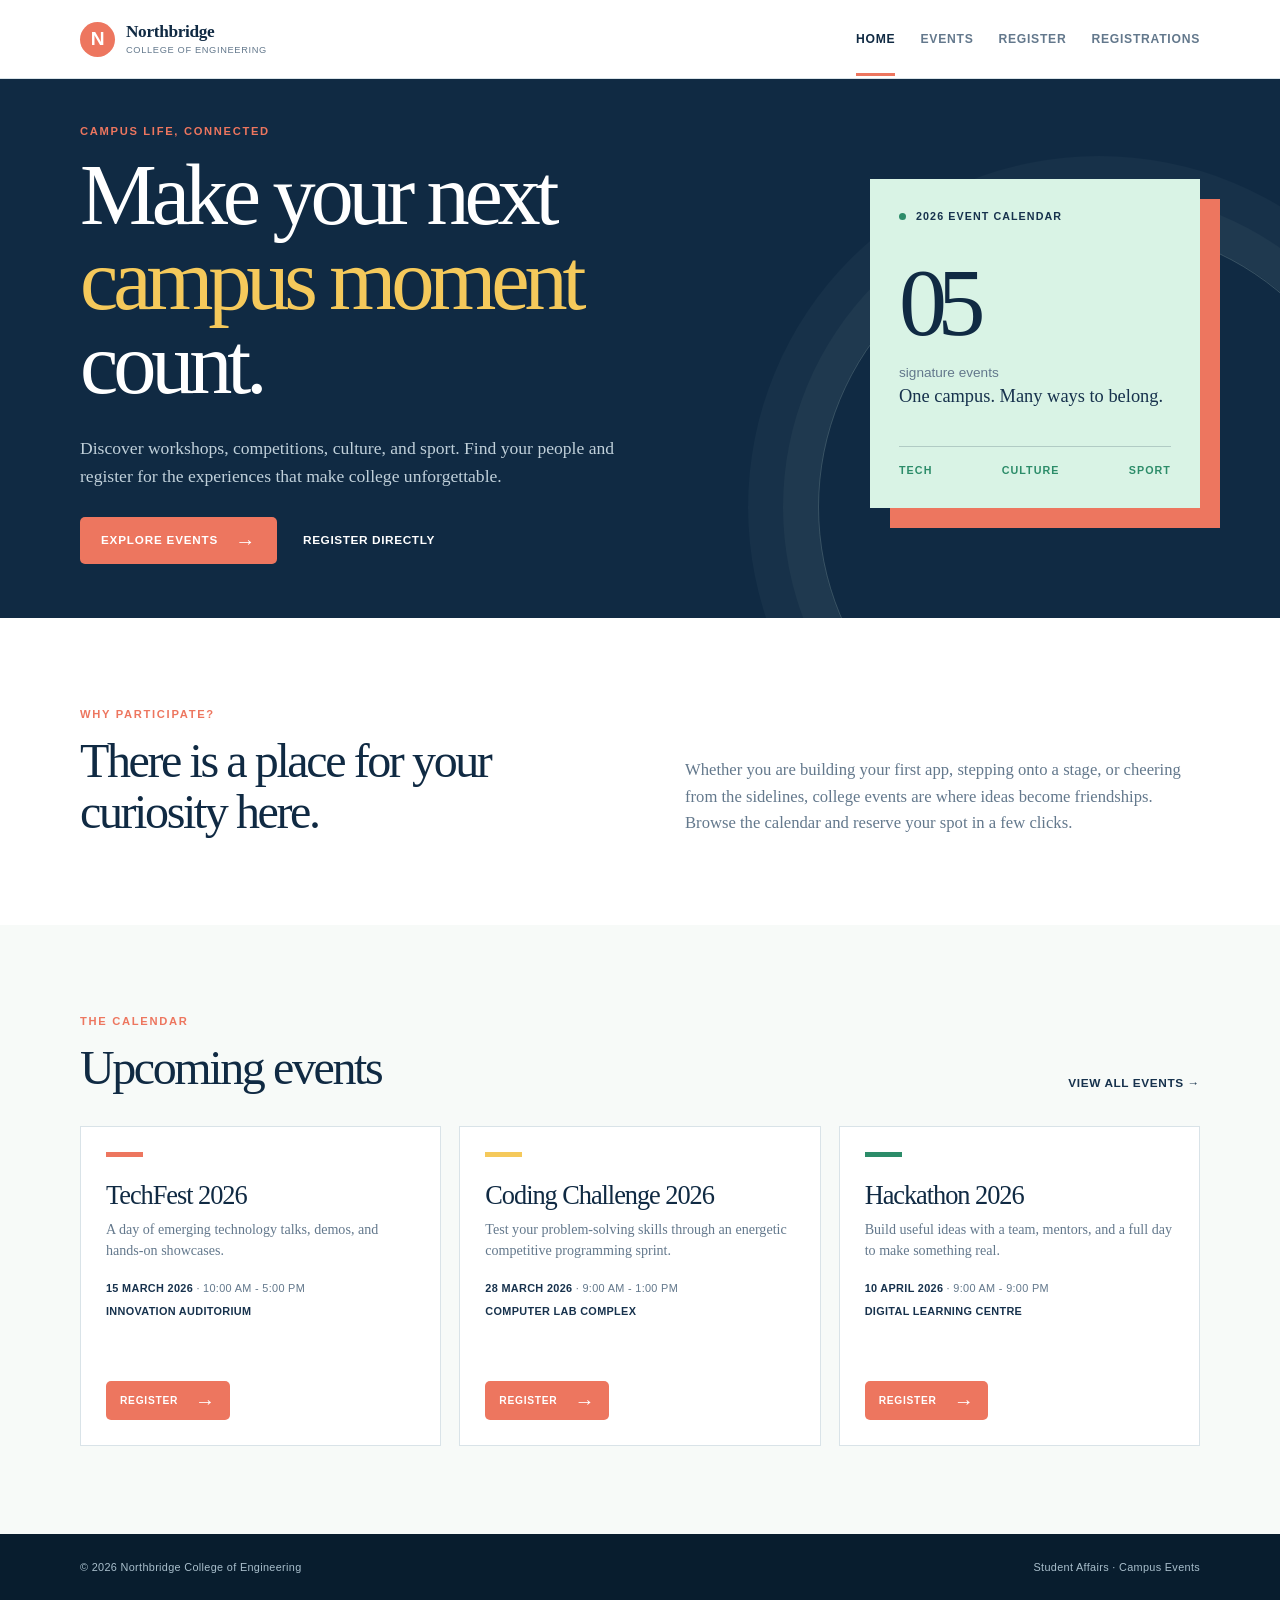
==== index.html @ a2375cfb "Create college event registration system" ====
<!DOCTYPE html>
<html lang="en">
<head>
  <meta charset="UTF-8">
  <meta name="viewport" content="width=device-width, initial-scale=1.0">
  <meta name="description" content="Register for exciting college events at Northbridge College of Engineering.">
  <title>Northbridge College | Event Registration</title>
  <link rel="stylesheet" href="css/style.css">
</head>
<body>
  <header class="site-header">
    <div class="container nav-wrap">
      <a class="brand" href="index.html"><span class="brand-mark">N</span><span>Northbridge <small>College of Engineering</small></span></a>
      <nav class="site-nav" aria-label="Main navigation">
        <a class="active" href="index.html">Home</a>
        <a href="events.html">Events</a>
        <a href="register.html">Register</a>
        <a href="registrations.html">Registrations</a>
      </nav>
    </div>
  </header>

  <main>
    <section class="hero">
      <div class="container hero-grid">
        <div class="hero-copy">
          <p class="eyebrow">Campus life, connected</p>
          <h1>Make your next <em>campus moment</em> count.</h1>
          <p class="hero-text">Discover workshops, competitions, culture, and sport. Find your people and register for the experiences that make college unforgettable.</p>
          <div class="hero-actions"><a class="button button-primary" href="events.html">Explore events <span>→</span></a><a class="text-link" href="register.html">Register directly</a></div>
        </div>
        <div class="hero-card" aria-label="Event highlights">
          <div class="hero-card-top"><span class="status-dot"></span> 2026 event calendar</div>
          <div class="hero-number">05</div>
          <p>signature events<br><strong>One campus. Many ways to belong.</strong></p>
          <div class="hero-card-foot"><span>Tech</span><span>Culture</span><span>Sport</span></div>
        </div>
      </div>
    </section>

    <section class="intro section-pad">
      <div class="container intro-grid"><div><p class="eyebrow">Why participate?</p><h2>There is a place for your curiosity here.</h2></div><p>Whether you are building your first app, stepping onto a stage, or cheering from the sidelines, college events are where ideas become friendships. Browse the calendar and reserve your spot in a few clicks.</p></div>
    </section>

    <section class="section-pad events-section">
      <div class="container"><div class="section-heading"><div><p class="eyebrow">The calendar</p><h2>Upcoming events</h2></div><a class="text-link" href="events.html">View all events →</a></div><div id="featured-events" class="event-grid"></div></div>
    </section>
  </main>

  <footer class="site-footer"><div class="container footer-wrap"><p>© 2026 Northbridge College of Engineering</p><p>Student Affairs · Campus Events</p></div></footer>
  <script src="js/events.js"></script>
</body>
</html>
---- css/style.css ----
:root {
  --navy: #102a43;
  --navy-deep: #081d2e;
  --ink: #17324d;
  --muted: #63788c;
  --line: #d9e3e8;
  --paper: #f7faf8;
  --white: #ffffff;
  --mint: #d9f3e5;
  --mint-deep: #2c8c69;
  --coral: #ed765f;
  --coral-dark: #c75443;
  --yellow: #f5c95b;
  --shadow: 0 16px 45px rgba(16, 42, 67, .09);
  --radius: 10px;
}
* { box-sizing: border-box; }
html { scroll-behavior: smooth; }
body { margin: 0; color: var(--ink); background: var(--paper); font-family: Georgia, 'Times New Roman', serif; line-height: 1.6; }
a { color: inherit; text-decoration: none; }
.container { width: min(1120px, calc(100% - 40px)); margin: 0 auto; }
.site-header { background: var(--white); border-bottom: 1px solid var(--line); }
.nav-wrap, .footer-wrap { display: flex; align-items: center; justify-content: space-between; gap: 24px; }
.nav-wrap { min-height: 78px; }
.brand { display: flex; align-items: center; gap: 11px; color: var(--navy); font-size: 1.08rem; font-weight: bold; letter-spacing: -.02em; line-height: 1.1; }
.brand small { display: block; margin-top: 4px; color: var(--muted); font-family: Arial, sans-serif; font-size: .58rem; font-weight: normal; letter-spacing: .07em; text-transform: uppercase; }
.brand-mark { display: grid; place-items: center; width: 35px; height: 35px; color: var(--white); background: var(--coral); border-radius: 50%; font-family: Arial, sans-serif; font-size: 1.2rem; }
.site-nav { display: flex; align-items: center; gap: 25px; font-family: Arial, sans-serif; font-size: .76rem; font-weight: bold; letter-spacing: .06em; text-transform: uppercase; }
.site-nav a { padding: 28px 0 24px; color: var(--muted); border-bottom: 3px solid transparent; }
.site-nav a:hover, .site-nav a.active { color: var(--navy); border-bottom-color: var(--coral); }
.hero { position: relative; overflow: hidden; color: var(--white); background: var(--navy); }
.hero::after { position: absolute; right: -100px; bottom: -170px; width: 560px; height: 560px; content: ''; border: 1px solid rgba(217, 243, 229, .2); border-radius: 50%; box-shadow: 0 0 0 35px rgba(217, 243, 229, .04), 0 0 0 70px rgba(217, 243, 229, .03); }
.hero-grid { position: relative; z-index: 1; display: grid; grid-template-columns: 1.15fr .85fr; gap: 90px; align-items: center; min-height: 510px; padding-top: 44px; padding-bottom: 54px; }
.eyebrow { margin: 0 0 12px; color: var(--coral); font-family: Arial, sans-serif; font-size: .7rem; font-weight: bold; letter-spacing: .15em; text-transform: uppercase; }
.hero h1, .page-banner h1 { max-width: 650px; margin: 0; font-size: clamp(3rem, 7vw, 5.4rem); font-weight: normal; letter-spacing: -.06em; line-height: .98; }
.hero h1 em { color: var(--yellow); font-style: normal; }
.hero-text { max-width: 540px; margin: 27px 0; color: #c0d0da; font-size: 1.1rem; }
.hero-actions { display: flex; align-items: center; gap: 26px; }
.button { display: inline-flex; align-items: center; justify-content: center; gap: 17px; min-height: 47px; padding: 0 21px; border: 0; border-radius: 5px; font-family: Arial, sans-serif; font-size: .73rem; font-weight: bold; letter-spacing: .07em; text-transform: uppercase; cursor: pointer; transition: transform .2s, background .2s; }
.button:hover { transform: translateY(-2px); }
.button-primary { color: var(--white); background: var(--coral); }
.button-primary:hover { background: var(--coral-dark); }
.button span { font-size: 1.25rem; font-weight: normal; line-height: 0; }
.button-full { width: 100%; margin-top: 12px; }
.text-link { color: inherit; font-family: Arial, sans-serif; font-size: .74rem; font-weight: bold; letter-spacing: .05em; text-transform: uppercase; }
.text-link:hover { color: var(--coral); }
.hero-card { justify-self: end; width: min(100%, 330px); padding: 29px; color: var(--ink); background: var(--mint); box-shadow: 20px 20px 0 var(--coral); }
.hero-card-top, .hero-card-foot { font-family: Arial, sans-serif; font-size: .67rem; font-weight: bold; letter-spacing: .1em; text-transform: uppercase; }
.status-dot { display: inline-block; width: 7px; height: 7px; margin-right: 6px; background: var(--mint-deep); border-radius: 50%; }
.hero-number { margin: 35px 0 0; color: var(--navy); font-size: 6rem; line-height: .9; letter-spacing: -.1em; }
.hero-card p { margin: 14px 0 35px; color: var(--muted); font-family: Arial, sans-serif; font-size: .85rem; line-height: 1.8; }
.hero-card strong { color: var(--ink); font-family: Georgia, serif; font-size: 1.15rem; font-weight: normal; line-height: 1.2; }
.hero-card-foot { display: flex; justify-content: space-between; padding-top: 15px; border-top: 1px solid rgba(16, 42, 67, .2); color: var(--mint-deep); }
.section-pad { padding: 88px 0; }
.intro { background: var(--white); }
.intro-grid { display: grid; grid-template-columns: 1fr 1fr; gap: 90px; align-items: end; }
h2 { margin: 0; color: var(--navy); font-size: clamp(2rem, 4vw, 3rem); font-weight: normal; letter-spacing: -.05em; line-height: 1.05; }
.intro-grid > p { margin: 0; color: var(--muted); font-size: 1.04rem; }
.section-heading { display: flex; align-items: end; justify-content: space-between; margin-bottom: 33px; }
.event-grid { display: grid; grid-template-columns: repeat(3, 1fr); gap: 18px; }
.event-card { display: flex; flex-direction: column; min-height: 320px; padding: 25px; background: var(--white); border: 1px solid var(--line); transition: transform .2s, box-shadow .2s; }
.event-card:hover { transform: translateY(-4px); box-shadow: var(--shadow); }
.event-card:nth-child(2) .event-accent { background: var(--yellow); }.event-card:nth-child(3) .event-accent { background: var(--mint-deep); }
.event-accent { width: 37px; height: 5px; margin-bottom: 25px; background: var(--coral); }
.event-card h3 { margin: 0 0 9px; color: var(--navy); font-size: 1.65rem; font-weight: normal; letter-spacing: -.04em; line-height: 1.05; }
.event-card p { margin: 0; color: var(--muted); font-size: .88rem; line-height: 1.5; }
.event-meta { display: grid; gap: 5px; margin: 19px 0; color: var(--ink); font-family: Arial, sans-serif; font-size: .68rem; font-weight: bold; letter-spacing: .03em; text-transform: uppercase; }
.event-meta span { color: var(--muted); font-weight: normal; text-transform: none; }
.event-card .button { align-self: flex-start; margin-top: auto; min-height: 39px; padding: 0 14px; font-size: .64rem; }
.events-section { background: var(--paper); }
.page-banner { padding: 86px 0 78px; color: var(--white); background: var(--navy); }.page-banner.compact { padding: 63px 0 56px; }.page-banner h1 { font-size: clamp(2.7rem, 6vw, 4.6rem); }.page-banner p:not(.eyebrow) { max-width: 560px; margin: 18px 0 0; color: #c0d0da; font-size: 1.05rem; }
.event-grid-wide { grid-template-columns: repeat(2, 1fr); }.event-grid-wide .event-card { min-height: 330px; }
.form-layout { display: grid; grid-template-columns: .75fr 1.25fr; gap: 90px; align-items: start; }.form-intro h2 { margin-bottom: 20px; }.form-intro > p:not(.eyebrow) { color: var(--muted); font-size: .98rem; }.mini-note { display: flex; gap: 13px; margin-top: 35px; padding: 17px; color: var(--muted); background: var(--mint); font-family: Arial, sans-serif; font-size: .76rem; line-height: 1.5; }.mini-note strong { color: var(--mint-deep); text-transform: uppercase; }
.registration-form { padding: 34px; background: var(--white); border: 1px solid var(--line); box-shadow: var(--shadow); }.form-row { display: grid; grid-template-columns: 1fr 1fr; gap: 18px; }.field { margin-bottom: 18px; }.field label { display: block; margin-bottom: 7px; color: var(--ink); font-family: Arial, sans-serif; font-size: .7rem; font-weight: bold; letter-spacing: .06em; text-transform: uppercase; }.field input, .field select, .search-box input { width: 100%; height: 47px; padding: 0 13px; color: var(--ink); background: var(--paper); border: 1px solid var(--line); border-radius: 4px; font: inherit; font-size: .9rem; outline: 0; }.field input:focus, .field select:focus, .search-box:focus-within { border-color: var(--mint-deep); box-shadow: 0 0 0 3px rgba(44, 140, 105, .12); }.field input.invalid, .field select.invalid { border-color: var(--coral); }.error-text { display: block; min-height: 17px; margin-top: 3px; color: var(--coral-dark); font-family: Arial, sans-serif; font-size: .7rem; }.form-message { display: none; margin-bottom: 22px; padding: 12px 15px; font-family: Arial, sans-serif; font-size: .8rem; }.form-message.success { display: block; color: #206c50; background: var(--mint); }.form-message.error { display: block; color: var(--coral-dark); background: #fff0ed; }
.stats-bar { display: flex; align-items: center; justify-content: space-between; padding: 25px 28px; background: var(--navy); color: var(--white); }.stat-label { display: block; margin-bottom: 4px; color: #a9bfcc; font-family: Arial, sans-serif; font-size: .68rem; letter-spacing: .1em; text-transform: uppercase; }.stats-bar strong { color: var(--yellow); font-size: 2.8rem; font-weight: normal; line-height: 1; }.toolbar { display: flex; align-items: center; justify-content: space-between; gap: 20px; margin: 35px 0 20px; }.search-box { display: flex; align-items: center; width: min(100%, 490px); background: var(--white); border: 1px solid var(--line); }.search-box span { padding-left: 14px; color: var(--muted); font-family: Arial, sans-serif; font-size: 1.3rem; }.search-box input { height: 45px; border: 0; background: transparent; }.result-count { color: var(--muted); font-family: Arial, sans-serif; font-size: .75rem; }.registrations-list { display: grid; gap: 10px; }.registration-item { display: grid; grid-template-columns: 1.1fr 1fr 1fr auto; gap: 22px; align-items: center; padding: 20px 23px; background: var(--white); border: 1px solid var(--line); }.registration-item h3 { margin: 0 0 3px; color: var(--navy); font-size: 1.12rem; font-weight: normal; }.registration-item p, .registration-item small { display: block; margin: 0; color: var(--muted); font-family: Arial, sans-serif; font-size: .7rem; }.registration-item small { color: var(--ink); font-weight: bold; text-transform: uppercase; }.delete-button { padding: 8px; color: var(--coral-dark); background: transparent; border: 0; font-family: Arial, sans-serif; font-size: .68rem; font-weight: bold; letter-spacing: .05em; text-transform: uppercase; cursor: pointer; }.delete-button:hover { color: var(--navy); }.empty-state { padding: 54px 20px; color: var(--muted); text-align: center; background: var(--white); border: 1px dashed var(--line); }.empty-state h3 { margin: 0 0 7px; color: var(--navy); font-size: 1.35rem; font-weight: normal; }
.site-footer { padding: 25px 0; color: #a9bfcc; background: var(--navy-deep); font-family: Arial, sans-serif; font-size: .68rem; letter-spacing: .03em; }.site-footer p { margin: 0; }
@media (max-width: 800px) { .hero-grid, .intro-grid, .form-layout { grid-template-columns: 1fr; gap: 42px; }.hero-grid { min-height: auto; padding-top: 85px; padding-bottom: 90px; }.hero-card { justify-self: start; }.event-grid, .event-grid-wide { grid-template-columns: repeat(2, 1fr); }.form-layout { gap: 35px; }.registration-item { grid-template-columns: 1fr 1fr; }.delete-button { justify-self: start; padding-left: 0; }.nav-wrap { align-items: flex-start; flex-direction: column; padding: 15px 0 0; }.site-nav { width: 100%; justify-content: space-between; gap: 10px; }.site-nav a { padding: 10px 0 14px; font-size: .65rem; } }
@media (max-width: 520px) { .container { width: min(100% - 28px, 1120px); }.hero h1 { font-size: 3.25rem; }.hero-text { font-size: 1rem; }.hero-actions { align-items: flex-start; flex-direction: column; gap: 18px; }.section-pad { padding: 60px 0; }.section-heading { align-items: flex-start; flex-direction: column; gap: 15px; }.event-grid, .event-grid-wide, .form-row { grid-template-columns: 1fr; }.registration-form { padding: 22px 18px; }.page-banner { padding: 62px 0 52px; }.stats-bar, .toolbar, .footer-wrap { align-items: flex-start; flex-direction: column; }.toolbar { gap: 12px; }.search-box { width: 100%; }.registration-item { grid-template-columns: 1fr; gap: 10px; }.registration-item .delete-button { justify-self: end; }.footer-wrap { gap: 8px; } }
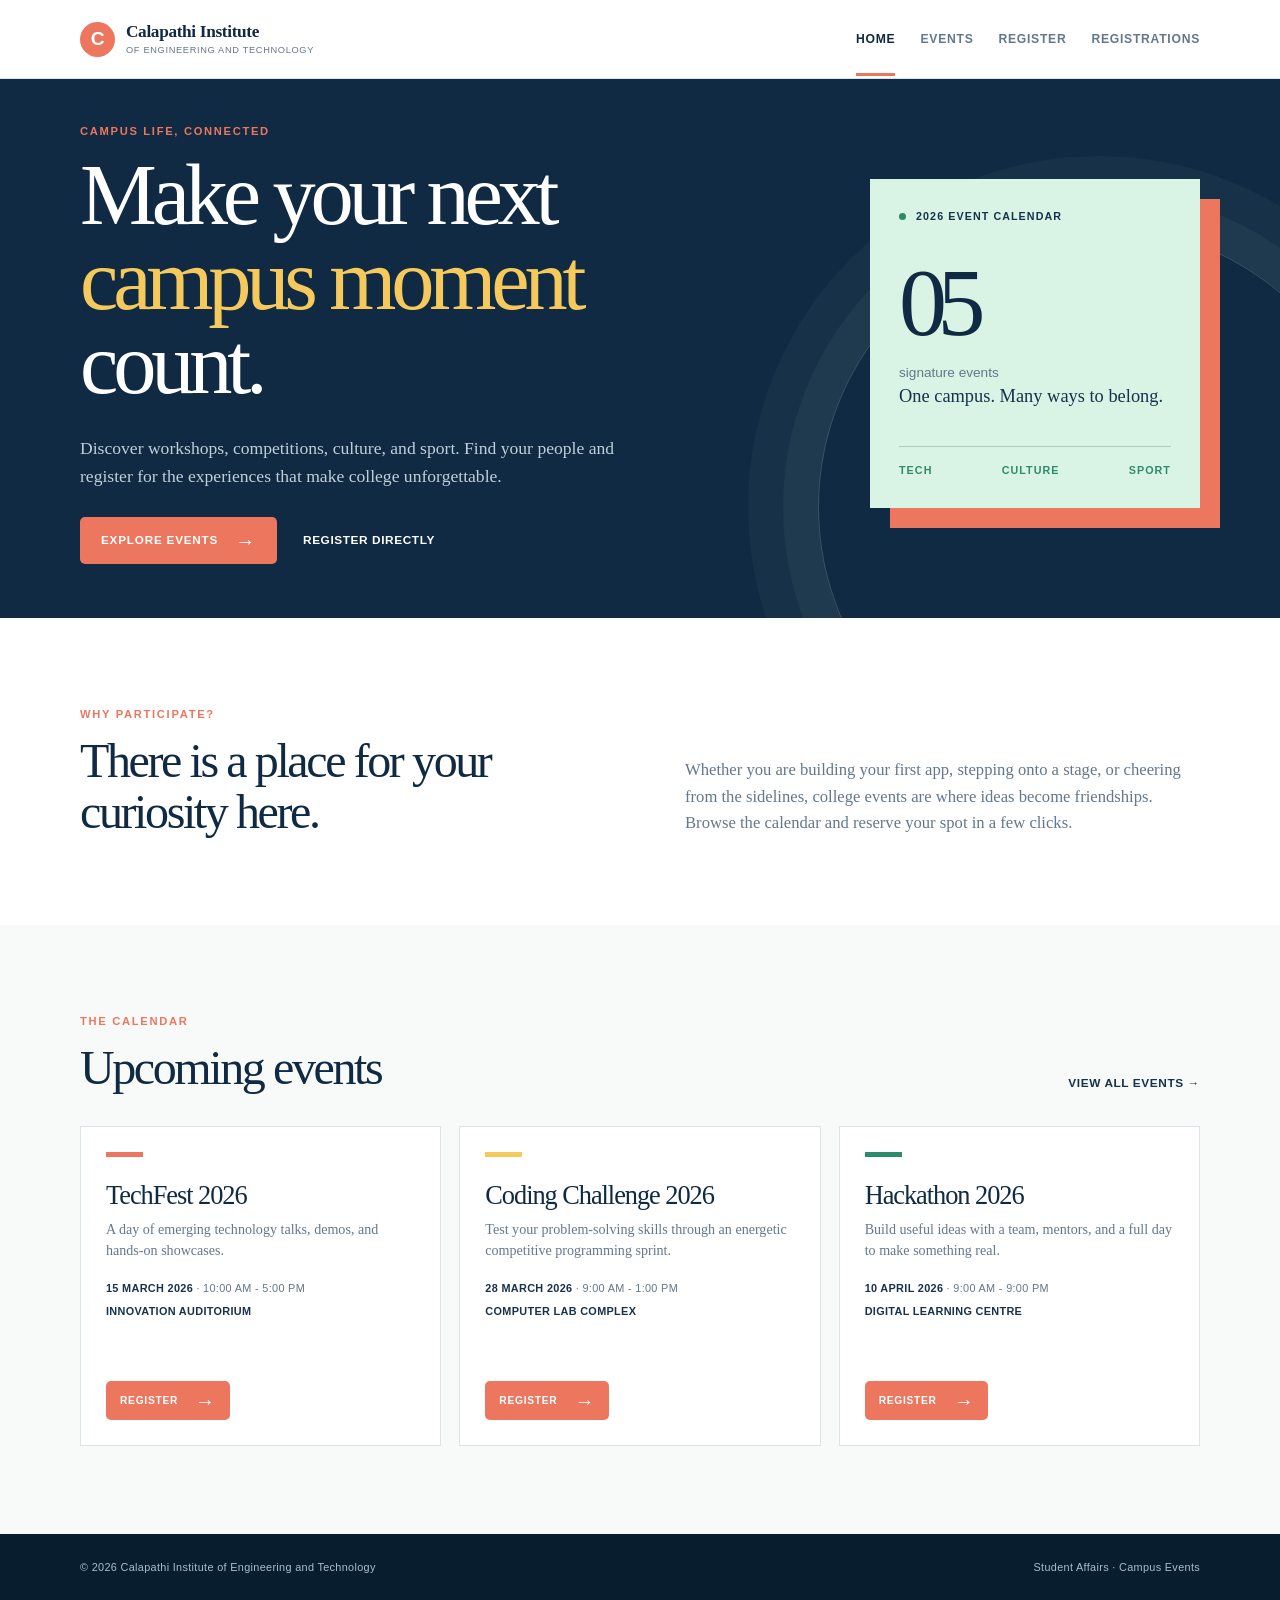
==== commit 7b43df2a: "Update college name to Calapathi Institute" ====
--- a/index.html
+++ b/index.html
@@ -3,14 +3,14 @@
 <head>
   <meta charset="UTF-8">
   <meta name="viewport" content="width=device-width, initial-scale=1.0">
-  <meta name="description" content="Register for exciting college events at Northbridge College of Engineering.">
-  <title>Northbridge College | Event Registration</title>
+  <meta name="description" content="Register for exciting college events at Calapathi Institute of Engineering and Technology.">
+  <title>Calapathi Institute of Engineering and Technology | Event Registration</title>
   <link rel="stylesheet" href="css/style.css">
 </head>
 <body>
   <header class="site-header">
     <div class="container nav-wrap">
-      <a class="brand" href="index.html"><span class="brand-mark">N</span><span>Northbridge <small>College of Engineering</small></span></a>
+      <a class="brand" href="index.html"><span class="brand-mark">C</span><span>Calapathi Institute <small>of Engineering and Technology</small></span></a>
       <nav class="site-nav" aria-label="Main navigation">
         <a class="active" href="index.html">Home</a>
         <a href="events.html">Events</a>
@@ -47,7 +47,7 @@
     </section>
   </main>
 
-  <footer class="site-footer"><div class="container footer-wrap"><p>© 2026 Northbridge College of Engineering</p><p>Student Affairs · Campus Events</p></div></footer>
+  <footer class="site-footer"><div class="container footer-wrap"><p>© 2026 Calapathi Institute of Engineering and Technology</p><p>Student Affairs · Campus Events</p></div></footer>
   <script src="js/events.js"></script>
 </body>
 </html>
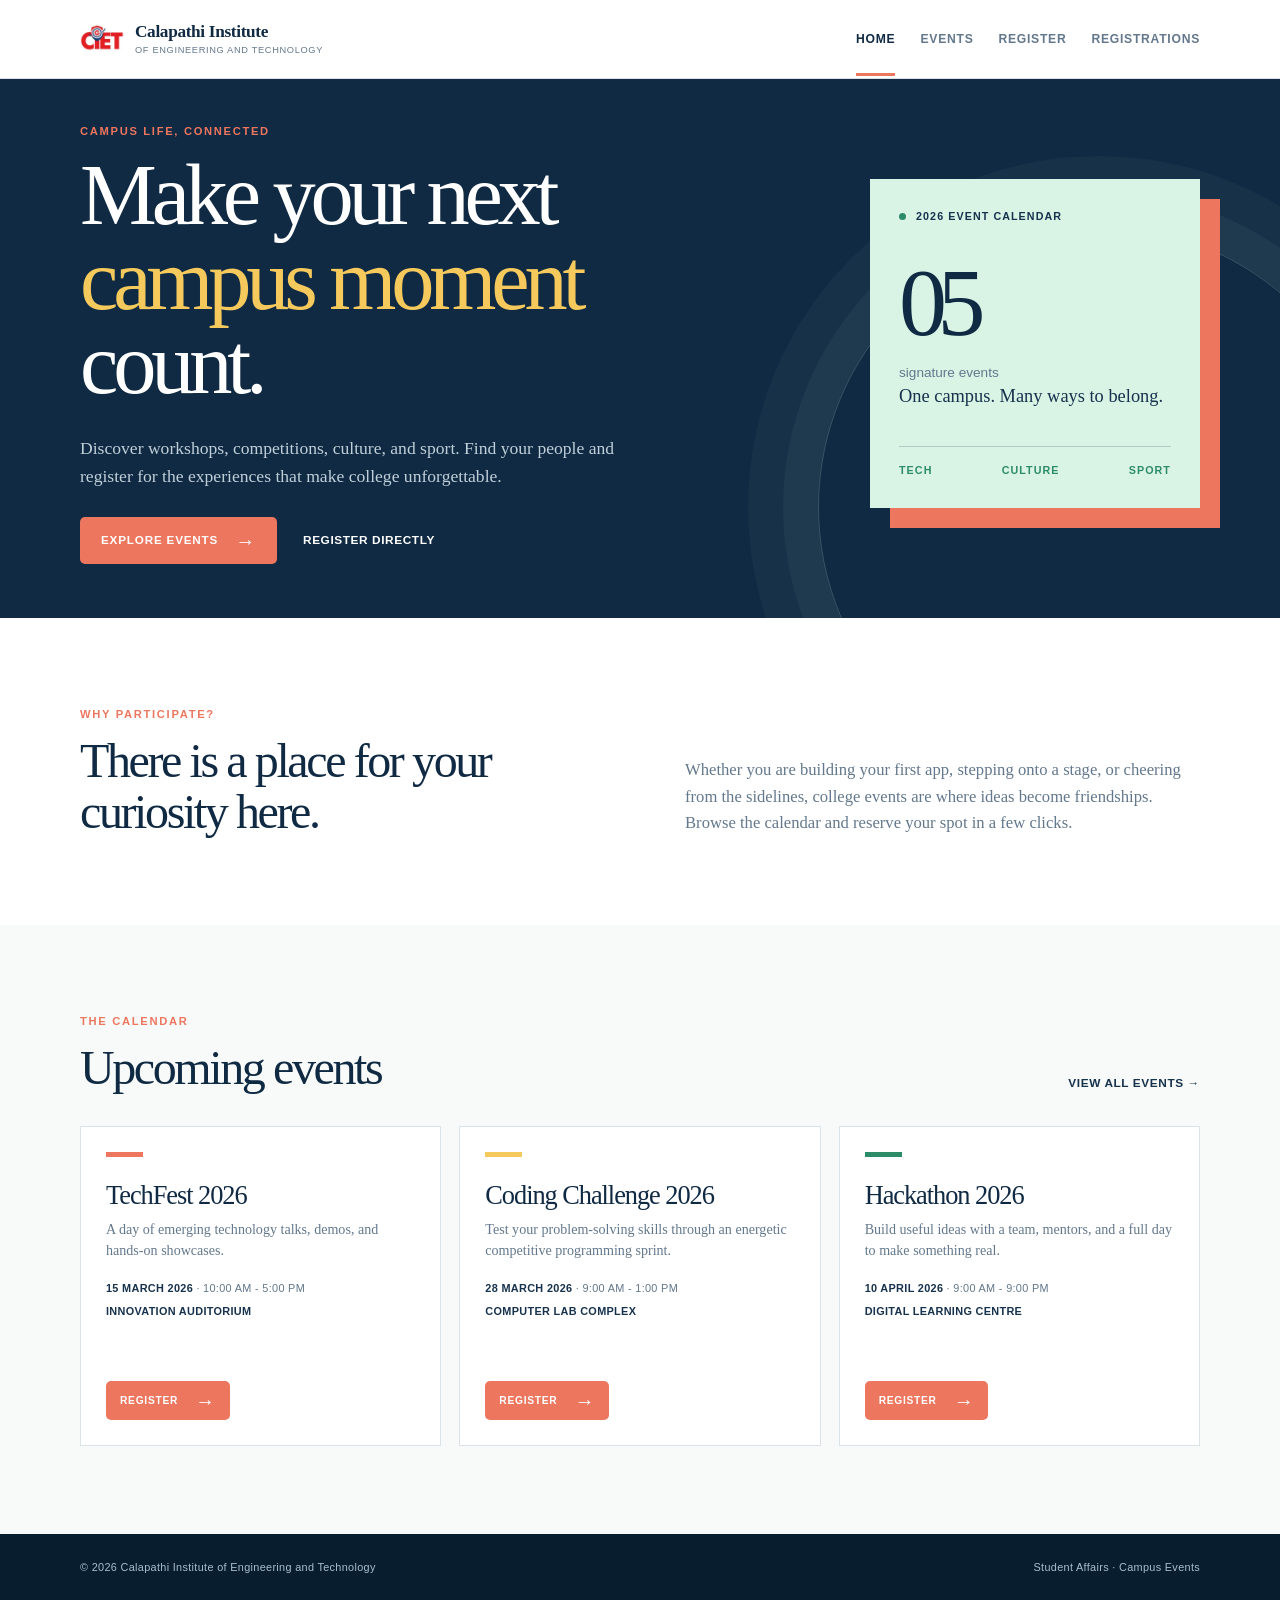
==== commit 336da685: "Add CIET institute logo" ====
--- a/index.html
+++ b/index.html
@@ -10,7 +10,7 @@
 <body>
   <header class="site-header">
     <div class="container nav-wrap">
-      <a class="brand" href="index.html"><span class="brand-mark">C</span><span>Calapathi Institute <small>of Engineering and Technology</small></span></a>
+      <a class="brand" href="index.html"><img class="brand-logo" src="images/ciet-logo.png" alt="Calapathi Institute of Engineering and Technology logo"><span>Calapathi Institute <small>of Engineering and Technology</small></span></a>
       <nav class="site-nav" aria-label="Main navigation">
         <a class="active" href="index.html">Home</a>
         <a href="events.html">Events</a>
--- a/css/style.css
+++ b/css/style.css
@@ -24,7 +24,7 @@
 .nav-wrap { min-height: 78px; }
 .brand { display: flex; align-items: center; gap: 11px; color: var(--navy); font-size: 1.08rem; font-weight: bold; letter-spacing: -.02em; line-height: 1.1; }
 .brand small { display: block; margin-top: 4px; color: var(--muted); font-family: Arial, sans-serif; font-size: .58rem; font-weight: normal; letter-spacing: .07em; text-transform: uppercase; }
-.brand-mark { display: grid; place-items: center; width: 35px; height: 35px; color: var(--white); background: var(--coral); border-radius: 50%; font-family: Arial, sans-serif; font-size: 1.2rem; }
+.brand-logo { width: 44px; height: 44px; object-fit: contain; flex: 0 0 44px; }
 .site-nav { display: flex; align-items: center; gap: 25px; font-family: Arial, sans-serif; font-size: .76rem; font-weight: bold; letter-spacing: .06em; text-transform: uppercase; }
 .site-nav a { padding: 28px 0 24px; color: var(--muted); border-bottom: 3px solid transparent; }
 .site-nav a:hover, .site-nav a.active { color: var(--navy); border-bottom-color: var(--coral); }
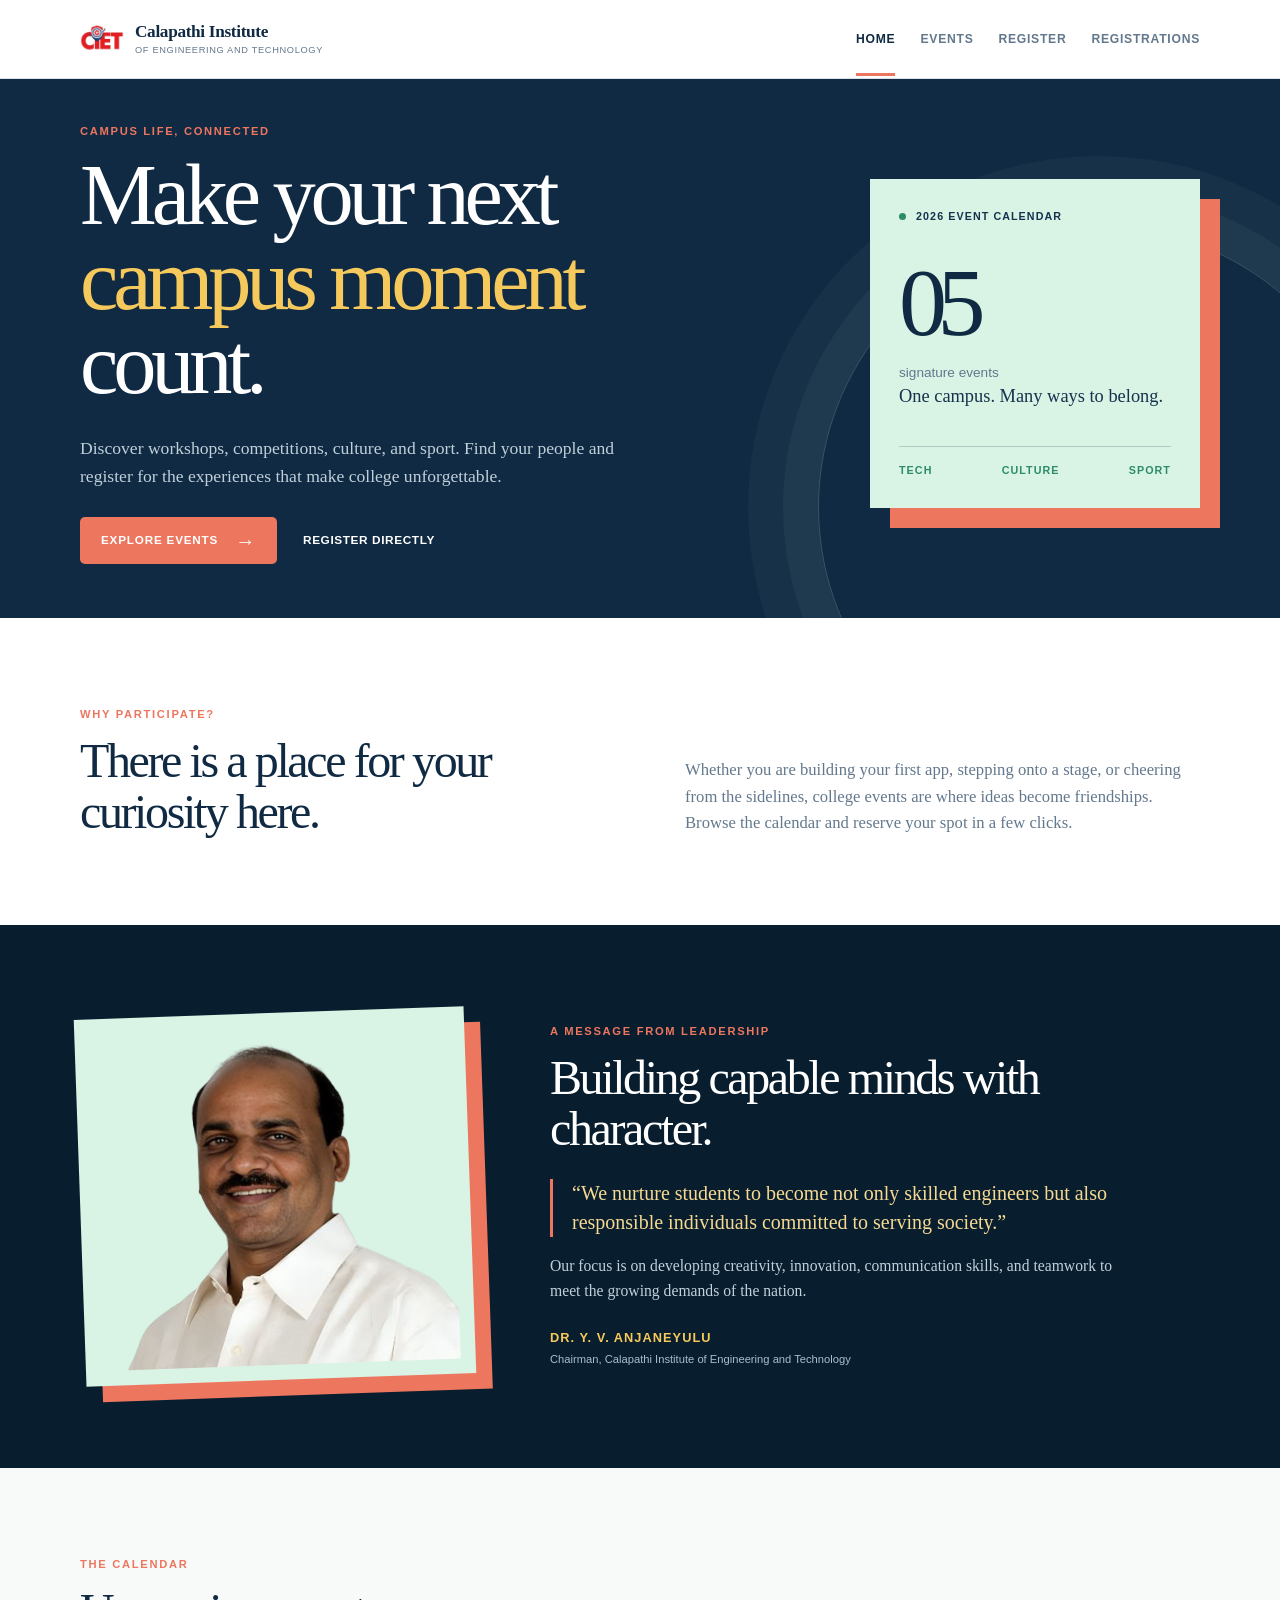
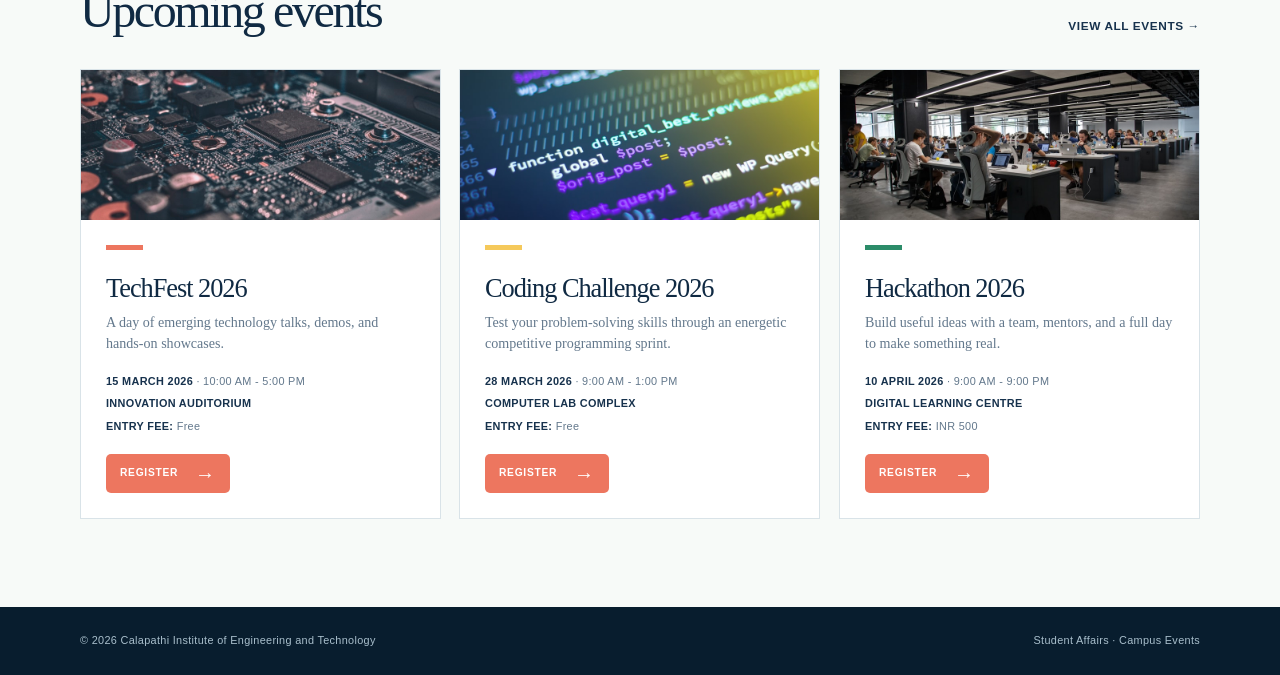
==== commit a01eb6dc: "Add chairman message section" ====
--- a/index.html
+++ b/index.html
@@ -42,6 +42,10 @@
       <div class="container intro-grid"><div><p class="eyebrow">Why participate?</p><h2>There is a place for your curiosity here.</h2></div><p>Whether you are building your first app, stepping onto a stage, or cheering from the sidelines, college events are where ideas become friendships. Browse the calendar and reserve your spot in a few clicks.</p></div>
     </section>
 
+    <section class="chairman-section section-pad">
+      <div class="container chairman-grid"><div class="chairman-photo-wrap"><img src="images/chairman.png" alt="Dr. Y. V. Anjaneyulu, Chairman"></div><div class="chairman-copy"><p class="eyebrow">A message from leadership</p><h2>Building capable minds with character.</h2><blockquote>“We nurture students to become not only skilled engineers but also responsible individuals committed to serving society.”</blockquote><p>Our focus is on developing creativity, innovation, communication skills, and teamwork to meet the growing demands of the nation.</p><strong>Dr. Y. V. Anjaneyulu</strong><span>Chairman, Calapathi Institute of Engineering and Technology</span></div></div>
+    </section>
+
     <section class="section-pad events-section">
       <div class="container"><div class="section-heading"><div><p class="eyebrow">The calendar</p><h2>Upcoming events</h2></div><a class="text-link" href="events.html">View all events →</a></div><div id="featured-events" class="event-grid"></div></div>
     </section>
--- a/css/style.css
+++ b/css/style.css
@@ -56,10 +56,23 @@
 .intro-grid { display: grid; grid-template-columns: 1fr 1fr; gap: 90px; align-items: end; }
 h2 { margin: 0; color: var(--navy); font-size: clamp(2rem, 4vw, 3rem); font-weight: normal; letter-spacing: -.05em; line-height: 1.05; }
 .intro-grid > p { margin: 0; color: var(--muted); font-size: 1.04rem; }
+.chairman-section { color: var(--white); background: var(--navy-deep); }
+.chairman-grid { display: grid; grid-template-columns: .75fr 1.25fr; gap: 80px; align-items: center; }
+.chairman-photo-wrap { padding: 15px; background: var(--mint); box-shadow: 16px 16px 0 var(--coral); transform: rotate(-2deg); }
+.chairman-photo-wrap img { display: block; width: 100%; max-height: 390px; object-fit: cover; object-position: top center; }
+.chairman-copy h2 { color: var(--white); }
+.chairman-copy blockquote { margin: 25px 0 15px; padding-left: 19px; color: #f6d993; border-left: 3px solid var(--coral); font-size: 1.25rem; line-height: 1.45; }
+.chairman-copy > p:not(.eyebrow) { max-width: 590px; color: #c0d0da; font-size: .98rem; }
+.chairman-copy strong, .chairman-copy span { display: block; font-family: Arial, sans-serif; }
+.chairman-copy strong { margin-top: 25px; color: var(--yellow); font-size: .8rem; letter-spacing: .08em; text-transform: uppercase; }
+.chairman-copy span { margin-top: 3px; color: #a9bfcc; font-size: .7rem; }
 .section-heading { display: flex; align-items: end; justify-content: space-between; margin-bottom: 33px; }
 .event-grid { display: grid; grid-template-columns: repeat(3, 1fr); gap: 18px; }
-.event-card { display: flex; flex-direction: column; min-height: 320px; padding: 25px; background: var(--white); border: 1px solid var(--line); transition: transform .2s, box-shadow .2s; }
-.event-card:hover { transform: translateY(-4px); box-shadow: var(--shadow); }
+.event-card { display: flex; flex-direction: column; min-height: 320px; overflow: hidden; background: var(--white); border: 1px solid var(--line); transform: perspective(900px) rotateX(0) rotateY(0) translateY(0); transform-style: preserve-3d; transition: transform .25s ease, box-shadow .25s ease; will-change: transform; }
+.event-card:hover { box-shadow: 0 20px 35px rgba(16, 42, 67, .16); }
+.event-card.is-tilting { transition: transform .08s ease-out, box-shadow .2s ease; }
+.event-image { width: 100%; height: 150px; object-fit: cover; }
+.event-card-content { display: flex; flex: 1; flex-direction: column; padding: 25px; }
 .event-card:nth-child(2) .event-accent { background: var(--yellow); }.event-card:nth-child(3) .event-accent { background: var(--mint-deep); }
 .event-accent { width: 37px; height: 5px; margin-bottom: 25px; background: var(--coral); }
 .event-card h3 { margin: 0 0 9px; color: var(--navy); font-size: 1.65rem; font-weight: normal; letter-spacing: -.04em; line-height: 1.05; }
@@ -72,7 +85,25 @@
 .event-grid-wide { grid-template-columns: repeat(2, 1fr); }.event-grid-wide .event-card { min-height: 330px; }
 .form-layout { display: grid; grid-template-columns: .75fr 1.25fr; gap: 90px; align-items: start; }.form-intro h2 { margin-bottom: 20px; }.form-intro > p:not(.eyebrow) { color: var(--muted); font-size: .98rem; }.mini-note { display: flex; gap: 13px; margin-top: 35px; padding: 17px; color: var(--muted); background: var(--mint); font-family: Arial, sans-serif; font-size: .76rem; line-height: 1.5; }.mini-note strong { color: var(--mint-deep); text-transform: uppercase; }
 .registration-form { padding: 34px; background: var(--white); border: 1px solid var(--line); box-shadow: var(--shadow); }.form-row { display: grid; grid-template-columns: 1fr 1fr; gap: 18px; }.field { margin-bottom: 18px; }.field label { display: block; margin-bottom: 7px; color: var(--ink); font-family: Arial, sans-serif; font-size: .7rem; font-weight: bold; letter-spacing: .06em; text-transform: uppercase; }.field input, .field select, .search-box input { width: 100%; height: 47px; padding: 0 13px; color: var(--ink); background: var(--paper); border: 1px solid var(--line); border-radius: 4px; font: inherit; font-size: .9rem; outline: 0; }.field input:focus, .field select:focus, .search-box:focus-within { border-color: var(--mint-deep); box-shadow: 0 0 0 3px rgba(44, 140, 105, .12); }.field input.invalid, .field select.invalid { border-color: var(--coral); }.error-text { display: block; min-height: 17px; margin-top: 3px; color: var(--coral-dark); font-family: Arial, sans-serif; font-size: .7rem; }.form-message { display: none; margin-bottom: 22px; padding: 12px 15px; font-family: Arial, sans-serif; font-size: .8rem; }.form-message.success { display: block; color: #206c50; background: var(--mint); }.form-message.error { display: block; color: var(--coral-dark); background: #fff0ed; }
+.event-fee { margin: 8px 0 0; color: var(--mint-deep); font-family: Arial, sans-serif; font-size: .76rem; font-weight: bold; }
+.event-registration-theme { background: #f4f8fa; }
+.event-registration-theme .registration-form { border-color: #a7bdca; box-shadow: 0 18px 0 #dbe8ed, 0 28px 45px rgba(16, 42, 67, .14); }
+.event-registration-theme .event-theme { display: flex; }
+.event-theme { display: none; position: relative; align-items: center; gap: 13px; margin: 25px 0; padding: 10px; color: var(--white); background: var(--navy); border: 2px solid var(--mint-deep); box-shadow: 8px 8px 0 #9ccbbb; transform: perspective(700px) rotateY(-3deg) rotateX(2deg); }
+.event-theme img { width: 72px; height: 62px; object-fit: cover; border: 2px solid var(--mint); }
+.event-theme strong, .event-theme span { display: block; }
+.event-theme strong { font-size: 1rem; font-weight: normal; }
+.event-theme span { margin-top: 3px; color: #c0d0da; font-family: Arial, sans-serif; font-size: .68rem; text-transform: uppercase; }
+.dussehra-theme { background: #fff8ef; }
+.dussehra-theme .page-banner { background: #6e1f20; }
+.dussehra-theme .page-banner .eyebrow { color: #f6c453; }
+.dussehra-theme .registration-form { border-color: #e2b45b; box-shadow: 0 18px 0 #e8c47c, 0 28px 45px rgba(110, 31, 32, .16); }
+.dussehra-theme .registration-form .button-primary { background: #b73727; }
+.dussehra-theme .event-theme { color: #fff8ef; background: #6e1f20; border-color: #e2b45b; box-shadow: 8px 8px 0 #e2b45b; }
+.dussehra-theme .event-theme img { border-color: #f6c453; }
+.dussehra-theme .event-theme span { color: #f6d993; }
 .stats-bar { display: flex; align-items: center; justify-content: space-between; padding: 25px 28px; background: var(--navy); color: var(--white); }.stat-label { display: block; margin-bottom: 4px; color: #a9bfcc; font-family: Arial, sans-serif; font-size: .68rem; letter-spacing: .1em; text-transform: uppercase; }.stats-bar strong { color: var(--yellow); font-size: 2.8rem; font-weight: normal; line-height: 1; }.toolbar { display: flex; align-items: center; justify-content: space-between; gap: 20px; margin: 35px 0 20px; }.search-box { display: flex; align-items: center; width: min(100%, 490px); background: var(--white); border: 1px solid var(--line); }.search-box span { padding-left: 14px; color: var(--muted); font-family: Arial, sans-serif; font-size: 1.3rem; }.search-box input { height: 45px; border: 0; background: transparent; }.result-count { color: var(--muted); font-family: Arial, sans-serif; font-size: .75rem; }.registrations-list { display: grid; gap: 10px; }.registration-item { display: grid; grid-template-columns: 1.1fr 1fr 1fr auto; gap: 22px; align-items: center; padding: 20px 23px; background: var(--white); border: 1px solid var(--line); }.registration-item h3 { margin: 0 0 3px; color: var(--navy); font-size: 1.12rem; font-weight: normal; }.registration-item p, .registration-item small { display: block; margin: 0; color: var(--muted); font-family: Arial, sans-serif; font-size: .7rem; }.registration-item small { color: var(--ink); font-weight: bold; text-transform: uppercase; }.delete-button { padding: 8px; color: var(--coral-dark); background: transparent; border: 0; font-family: Arial, sans-serif; font-size: .68rem; font-weight: bold; letter-spacing: .05em; text-transform: uppercase; cursor: pointer; }.delete-button:hover { color: var(--navy); }.empty-state { padding: 54px 20px; color: var(--muted); text-align: center; background: var(--white); border: 1px dashed var(--line); }.empty-state h3 { margin: 0 0 7px; color: var(--navy); font-size: 1.35rem; font-weight: normal; }
 .site-footer { padding: 25px 0; color: #a9bfcc; background: var(--navy-deep); font-family: Arial, sans-serif; font-size: .68rem; letter-spacing: .03em; }.site-footer p { margin: 0; }
-@media (max-width: 800px) { .hero-grid, .intro-grid, .form-layout { grid-template-columns: 1fr; gap: 42px; }.hero-grid { min-height: auto; padding-top: 85px; padding-bottom: 90px; }.hero-card { justify-self: start; }.event-grid, .event-grid-wide { grid-template-columns: repeat(2, 1fr); }.form-layout { gap: 35px; }.registration-item { grid-template-columns: 1fr 1fr; }.delete-button { justify-self: start; padding-left: 0; }.nav-wrap { align-items: flex-start; flex-direction: column; padding: 15px 0 0; }.site-nav { width: 100%; justify-content: space-between; gap: 10px; }.site-nav a { padding: 10px 0 14px; font-size: .65rem; } }
+@media (max-width: 800px) { .hero-grid, .intro-grid, .chairman-grid, .form-layout { grid-template-columns: 1fr; gap: 42px; }.hero-grid { min-height: auto; padding-top: 85px; padding-bottom: 90px; }.hero-card { justify-self: start; }.chairman-photo-wrap { width: min(100%, 390px); }.event-grid, .event-grid-wide { grid-template-columns: repeat(2, 1fr); }.form-layout { gap: 35px; }.registration-item { grid-template-columns: 1fr 1fr; }.delete-button { justify-self: start; padding-left: 0; }.nav-wrap { align-items: flex-start; flex-direction: column; padding: 15px 0 0; }.site-nav { width: 100%; justify-content: space-between; gap: 10px; }.site-nav a { padding: 10px 0 14px; font-size: .65rem; } }
+@media (hover: none) { .event-card { transform: none; } }
 @media (max-width: 520px) { .container { width: min(100% - 28px, 1120px); }.hero h1 { font-size: 3.25rem; }.hero-text { font-size: 1rem; }.hero-actions { align-items: flex-start; flex-direction: column; gap: 18px; }.section-pad { padding: 60px 0; }.section-heading { align-items: flex-start; flex-direction: column; gap: 15px; }.event-grid, .event-grid-wide, .form-row { grid-template-columns: 1fr; }.registration-form { padding: 22px 18px; }.page-banner { padding: 62px 0 52px; }.stats-bar, .toolbar, .footer-wrap { align-items: flex-start; flex-direction: column; }.toolbar { gap: 12px; }.search-box { width: 100%; }.registration-item { grid-template-columns: 1fr; gap: 10px; }.registration-item .delete-button { justify-self: end; }.footer-wrap { gap: 8px; } }
